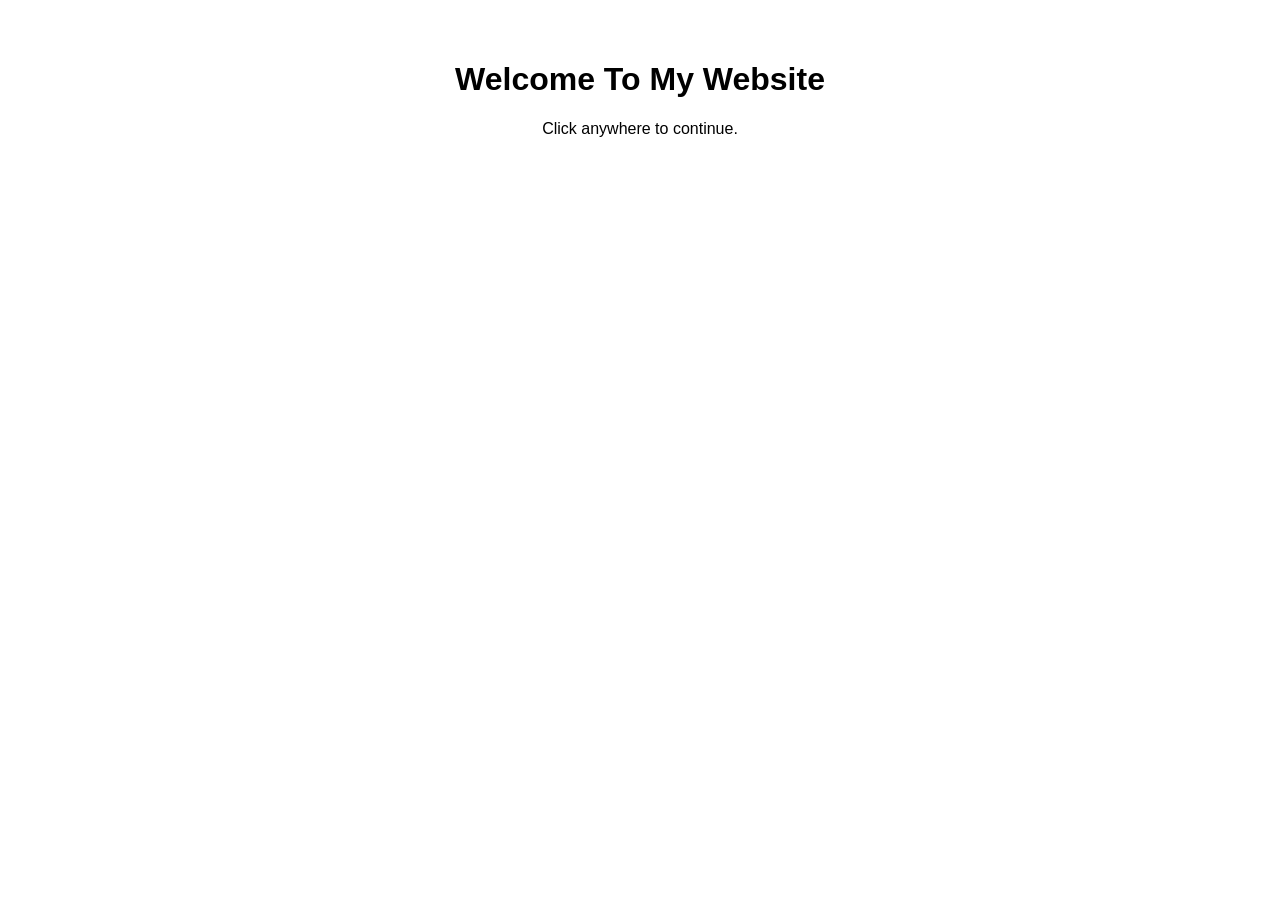
==== index.html @ 089f6e73 "Update index.html V 2" ====
<!DOCTYPE html>
<html>
<head>
<title>Totally Normal Site</title>

<style>
body {
  margin: 0;
  font-family: Arial, sans-serif;
  text-align: center;
}

/* Hide cursor when prank active */
.hide-cursor {
  cursor: none;
}

/* Page sections */
.section {
  display: none;
  padding: 40px;
}

.active {
  display: block;
}

/* Secret exit zone */
#exitZone {
  position: fixed;
  bottom: 0;
  right: 0;
  width: 80px;
  height: 80px;
  z-index: 999;
}

/* Make it invisible */
#exitZone {
  background: transparent;
}
</style>
</head>

<body>

<!-- NORMAL PAGE -->
<div id="home" class="section active">
  <h1>Welcome To My Website</h1>
  <p>Click anywhere to continue.</p>
</div>

<!-- PRANK PAGE -->
<div id="prank" class="section">

<h1 style="color:red;">YOUR PC HAS THE ID10T ERROR!</h1>
<h2 style="color:red;">HOW TO FIX:</h2>
<h3>Buy 100 Bags of Cheetos, eat them all, and seek mental help.</h3>

<p style="margin-top:100px;">(System Scan Running...)</p>

</div>

<!-- REVEAL PAGE -->
<div id="reveal" class="section">
  <h1 style="color:blue;">LOL THIS WAS A PRANK XD</h1>
  <p>You can leave fullscreen now.</p>
</div>

<!-- SECRET EXIT CLICK ZONE -->
<div id="exitZone" onclick="endPrank()"></div>

<script>

let prankTimer;

// Start prank on click
document.getElementById("home").addEventListener("click", startPrank);

function startPrank() {

  // Switch pages
  document.getElementById("home").classList.remove("active");
  document.getElementById("prank").classList.add("active");

  // Fullscreen
  document.documentElement.requestFullscreen();

  // Hide cursor
  document.body.classList.add("hide-cursor");

  // Auto end after 2 minutes (120000 ms)
  prankTimer = setTimeout(endPrank, 120000);
}

function endPrank() {

  clearTimeout(prankTimer);

  // Exit fullscreen
  if (document.fullscreenElement) {
    document.exitFullscreen();
  }

  // Show reveal page
  document.getElementById("prank").classList.remove("active");
  document.getElementById("reveal").classList.add("active");

  // Restore cursor
  document.body.classList.remove("hide-cursor");
}

</script>

</body>
</html>
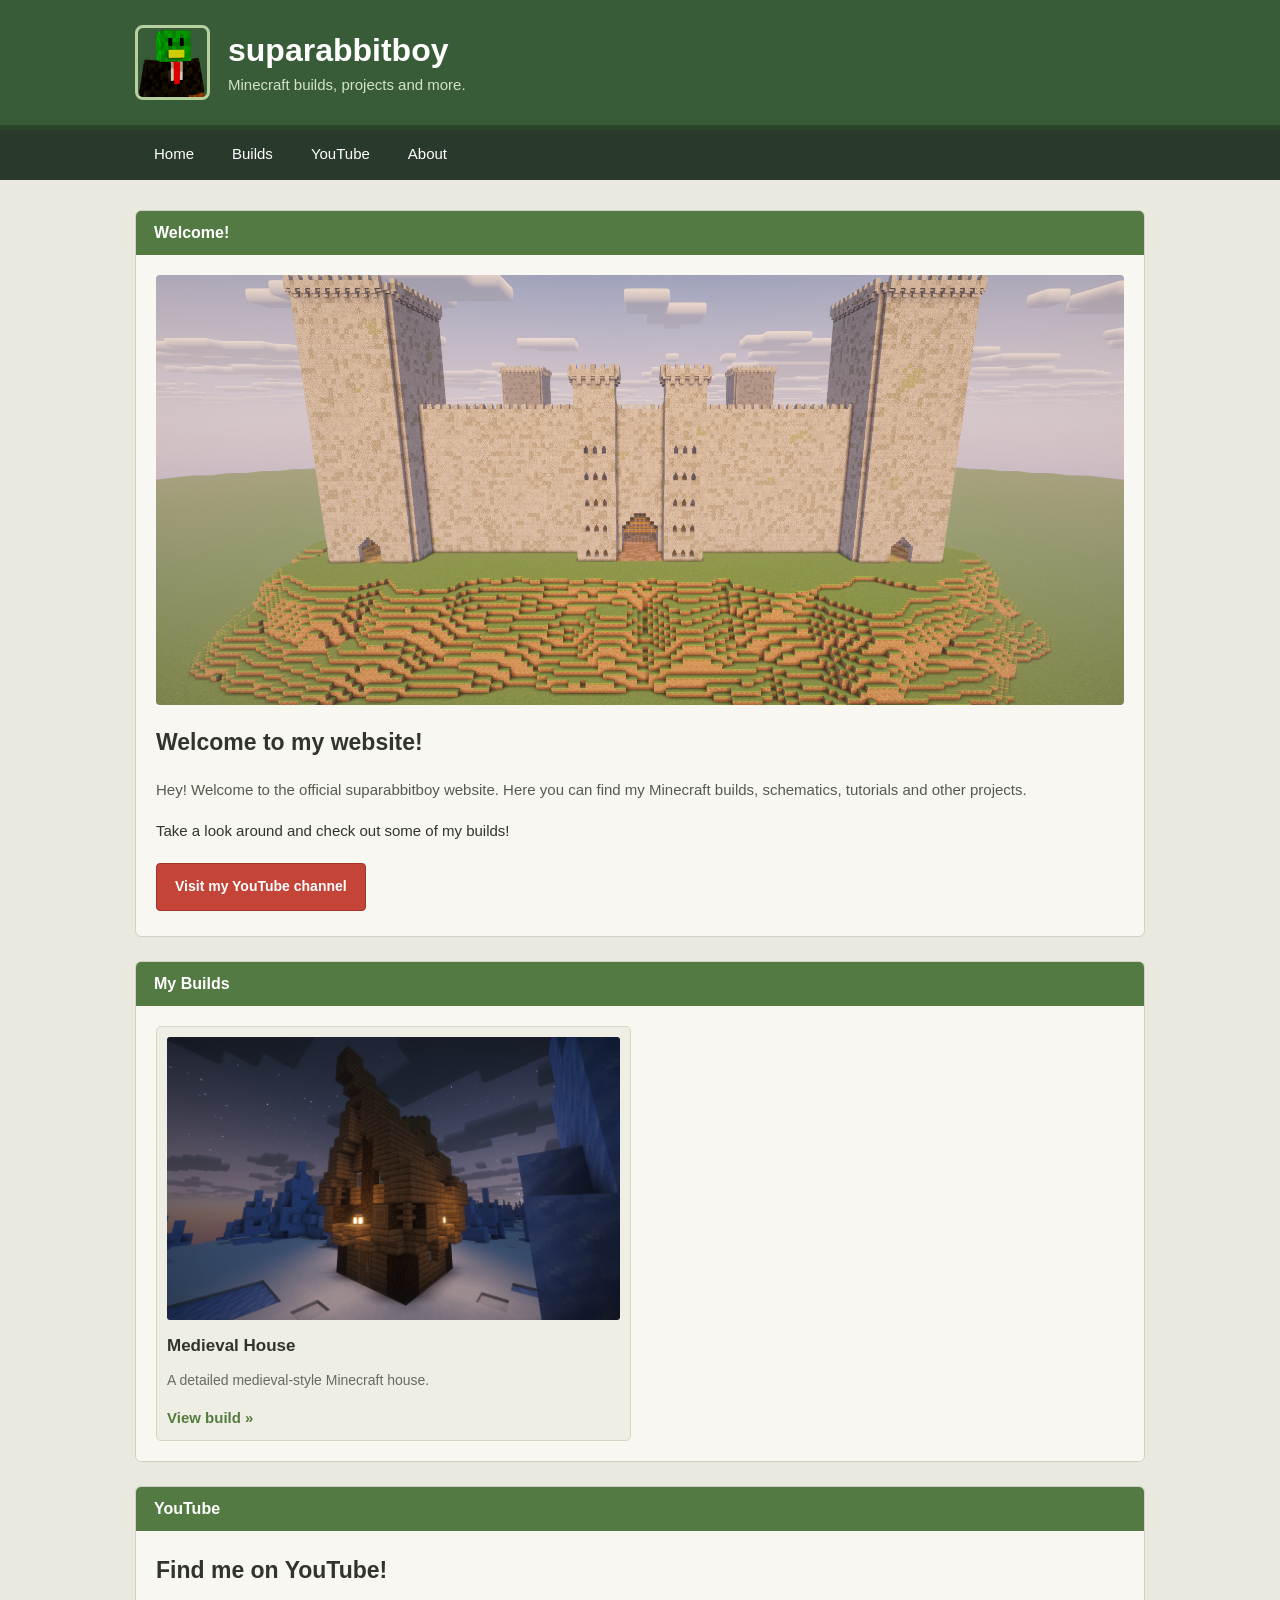
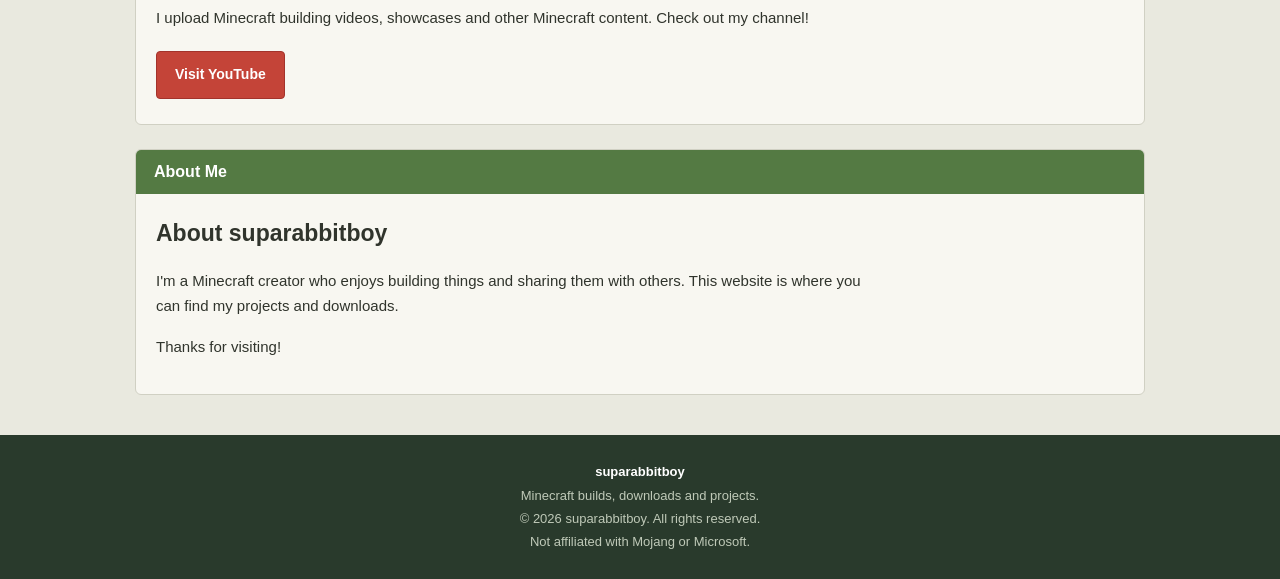
==== commit 2f1de881: "Build Minecraft portfolio website Replaced the prank page with a complete Minecraft portfolio, added" ====
--- a/index.html
+++ b/index.html
@@ -1,116 +1,398 @@
+
 <!DOCTYPE html>
-<html>
+<html lang="en">
 <head>
-<title>Totally Normal Site</title>
+<meta charset="UTF-8">
+<meta name="viewport" content="width=device-width, initial-scale=1.0">
+<title>suparabbitboy | Minecraft Builds</title>
+<link rel="icon" type="image/png" href="images/profile.png">
 
 <style>
+* {
+    box-sizing: border-box;
+}
+
 body {
-  margin: 0;
-  font-family: Arial, sans-serif;
-  text-align: center;
-}
-
-/* Hide cursor when prank active */
-.hide-cursor {
-  cursor: none;
-}
-
-/* Page sections */
-.section {
-  display: none;
-  padding: 40px;
-}
-
-.active {
-  display: block;
-}
-
-/* Secret exit zone */
-#exitZone {
-  position: fixed;
-  bottom: 0;
-  right: 0;
-  width: 80px;
-  height: 80px;
-  z-index: 999;
-}
-
-/* Make it invisible */
-#exitZone {
-  background: transparent;
+    margin: 0;
+    background: #e9e9df;
+    color: #30342c;
+    font-family: Arial, Helvetica, sans-serif;
+    font-size: 15px;
+}
+
+a {
+    color: #547c3e;
+    text-decoration: none;
+}
+
+a:hover {
+    color: #83a95e;
+}
+
+/* HEADER */
+
+header {
+    background: #385c37;
+    color: white;
+    border-bottom: 5px solid #29462b;
+}
+
+.header-inner {
+    max-width: 1050px;
+    margin: auto;
+    padding: 25px 20px;
+    display: flex;
+    align-items: center;
+    gap: 18px;
+}
+
+.logo {
+    width: 75px;
+    height: 75px;
+    object-fit: cover;
+    border: 3px solid #b7d19e;
+    border-radius: 8px;
+}
+
+header h1 {
+    margin: 0;
+    font-size: 32px;
+}
+
+header p {
+    color: #d3e4c8;
+    margin: 7px 0 0;
+}
+
+/* NAVIGATION */
+
+nav {
+    background: #293a2c;
+}
+
+nav .inner {
+    max-width: 1050px;
+    margin: auto;
+    padding: 0 20px;
+    display: flex;
+    flex-wrap: wrap;
+}
+
+nav a {
+    color: white;
+    padding: 15px 19px;
+    display: block;
+    border-bottom: 3px solid transparent;
+}
+
+nav a:hover {
+    background: #3c5139;
+    color: white;
+    border-bottom-color: #a8ce7c;
+}
+
+/* MAIN LAYOUT */
+
+.container {
+    max-width: 1050px;
+    margin: 30px auto;
+    padding: 0 20px;
+}
+
+.panel {
+    background: #f8f7f1;
+    border: 1px solid #d0d0c3;
+    border-radius: 6px;
+    margin-bottom: 24px;
+    overflow: hidden;
+}
+
+.panel-title {
+    background: #547a43;
+    color: white;
+    padding: 13px 18px;
+    font-weight: bold;
+    font-size: 16px;
+}
+
+.panel-body {
+    padding: 20px;
+    line-height: 1.7;
+}
+
+h2 {
+    font-size: 23px;
+    margin: 0 0 12px;
+}
+
+h3 {
+    font-size: 17px;
+    margin: 0 0 8px;
+}
+
+/* FEATURED BUILD */
+
+.featured-image {
+    width: 100%;
+    max-height: 430px;
+    object-fit: cover;
+    display: block;
+    border-radius: 4px;
+    margin-bottom: 18px;
+}
+
+.featured-description {
+    color: #555a50;
+}
+
+/* BUILDS */
+
+.build-list {
+    display: grid;
+    grid-template-columns: repeat(2, 1fr);
+    gap: 18px;
+}
+
+.build {
+    background: #eeeee5;
+    border: 1px solid #d5d5c8;
+    border-radius: 5px;
+    padding: 10px;
+}
+
+.build img {
+    width: 100%;
+    aspect-ratio: 16 / 10;
+    object-fit: cover;
+    display: block;
+    border-radius: 3px;
+    margin-bottom: 12px;
+}
+
+.build p {
+    font-size: 14px;
+    color: #666b60;
+    margin: 5px 0 12px;
+}
+
+.build a {
+    font-weight: bold;
+}
+
+/* BUTTONS */
+
+.button {
+    display: inline-block;
+    background: #5b8842;
+    color: white;
+    padding: 11px 18px;
+    border-radius: 4px;
+    margin: 5px 5px 5px 0;
+    font-weight: bold;
+    font-size: 14px;
+    border: 1px solid #456c33;
+}
+
+.button:hover {
+    background: #466e35;
+    color: white;
+}
+
+.youtube {
+    background: #c44438;
+    border-color: #a3332b;
+}
+
+.youtube:hover {
+    background: #a5332b;
+}
+
+/* ABOUT */
+
+.about-text {
+    max-width: 750px;
+}
+
+/* FOOTER */
+
+footer {
+    background: #293a2c;
+    color: #bfc9b8;
+    text-align: center;
+    padding: 25px 15px;
+    margin-top: 40px;
+    font-size: 13px;
+    line-height: 1.8;
+}
+
+footer strong {
+    color: white;
+}
+
+@media (max-width: 650px) {
+    .header-inner {
+        padding: 20px;
+    }
+
+    header h1 {
+        font-size: 25px;
+    }
+
+    .logo {
+        width: 60px;
+        height: 60px;
+    }
+
+    nav a {
+        padding: 12px;
+        font-size: 13px;
+    }
+
+    .build-list {
+        grid-template-columns: 1fr;
+    }
+
+    .panel-body {
+        padding: 15px;
+    }
+
+    .button {
+        display: block;
+        text-align: center;
+    }
 }
 </style>
 </head>
 
 <body>
 
-<!-- NORMAL PAGE -->
-<div id="home" class="section active">
-  <h1>Welcome To My Website</h1>
-  <p>Click anywhere to continue.</p>
+<!-- HEADER -->
+<header>
+    <div class="header-inner">
+        <img class="logo" src="images/profile.png" alt="Profile">
+        <div>
+            <h1>suparabbitboy</h1>
+            <p>Minecraft builds, projects and more.</p>
+        </div>
+    </div>
+</header>
+
+<!-- NAVIGATION -->
+<nav>
+    <div class="inner">
+        <a href="index.html">Home</a>
+        <a href="#builds">Builds</a>
+        <a href="#youtube">YouTube</a>
+        <a href="#about">About</a>
+    </div>
+</nav>
+
+<div class="container">
+
+    <!-- WELCOME -->
+    <section class="panel">
+        <div class="panel-title">Welcome!</div>
+        <div class="panel-body">
+
+            <img class="featured-image"
+                 src="images/featured-build.png"
+                 alt="Featured Minecraft build">
+
+            <h2>Welcome to my website!</h2>
+
+            <p class="featured-description">
+                Hey! Welcome to the official suparabbitboy website.
+                Here you can find my Minecraft builds, schematics,
+                tutorials and other projects.
+            </p>
+
+            <p>
+                Take a look around and check out some of my builds!
+            </p>
+
+            <a class="button youtube"
+               href="https://www.youtube.com/@suparabbitboy"
+               target="_blank" rel="noopener noreferrer">
+                Visit my YouTube channel
+            </a>
+
+        </div>
+    </section>
+
+    <!-- BUILDS -->
+    <section class="panel" id="builds">
+        <div class="panel-title">My Builds</div>
+        <div class="panel-body">
+
+            <div class="build-list">
+
+                <div class="build">
+                    <img src="images/medieval-house.png"
+                         alt="Medieval house">
+
+                    <h3>Medieval House</h3>
+
+                    <p>
+                        A detailed medieval-style Minecraft house.
+                    </p>
+
+                    <a href="builds/medieval-house.html">
+                        View build &raquo;
+                    </a>
+                </div>
+            </div>
+
+        </div>
+    </section>
+
+    <!-- YOUTUBE -->
+    <section class="panel" id="youtube">
+        <div class="panel-title">YouTube</div>
+        <div class="panel-body">
+
+            <h2>Find me on YouTube!</h2>
+
+            <p>
+                I upload Minecraft building videos, showcases
+                and other Minecraft content. Check out my channel!
+            </p>
+
+            <a class="button youtube"
+               href="https://www.youtube.com/@suparabbitboy"
+               target="_blank" rel="noopener noreferrer">
+                Visit YouTube
+            </a>
+
+        </div>
+    </section>
+
+    <!-- ABOUT -->
+    <section class="panel" id="about">
+        <div class="panel-title">About Me</div>
+        <div class="panel-body about-text">
+
+            <h2>About suparabbitboy</h2>
+
+            <p>
+                I'm a Minecraft creator who enjoys building
+                things and sharing them with others.
+                This website is where you can find my
+                projects and downloads.
+            </p>
+
+            <p>Thanks for visiting!</p>
+
+        </div>
+    </section>
+
 </div>
 
-<!-- PRANK PAGE -->
-<div id="prank" class="section">
-
-<h1 style="color:red;">YOUR PC HAS THE ID10T ERROR!</h1>
-<h2 style="color:red;">HOW TO FIX:</h2>
-<h3>Buy 100 Bags of Cheetos, eat them all, and seek mental help.</h3>
-
-<p style="margin-top:100px;">(System Scan Running...)</p>
-
-</div>
-
-<!-- REVEAL PAGE -->
-<div id="reveal" class="section">
-  <h1 style="color:blue;">LOL THIS WAS A PRANK XD</h1>
-  <p>You can leave fullscreen now.</p>
-</div>
-
-<!-- SECRET EXIT CLICK ZONE -->
-<div id="exitZone" onclick="endPrank()"></div>
-
-<script>
-
-let prankTimer;
-
-// Start prank on click
-document.getElementById("home").addEventListener("click", startPrank);
-
-function startPrank() {
-
-  // Switch pages
-  document.getElementById("home").classList.remove("active");
-  document.getElementById("prank").classList.add("active");
-
-  // Fullscreen
-  document.documentElement.requestFullscreen();
-
-  // Hide cursor
-  document.body.classList.add("hide-cursor");
-
-  // Auto end after 2 minutes (120000 ms)
-  prankTimer = setTimeout(endPrank, 120000);
-}
-
-function endPrank() {
-
-  clearTimeout(prankTimer);
-
-  // Exit fullscreen
-  if (document.fullscreenElement) {
-    document.exitFullscreen();
-  }
-
-  // Show reveal page
-  document.getElementById("prank").classList.remove("active");
-  document.getElementById("reveal").classList.add("active");
-
-  // Restore cursor
-  document.body.classList.remove("hide-cursor");
-}
-
-</script>
+<footer>
+    <strong>suparabbitboy</strong><br>
+    Minecraft builds, downloads and projects.<br>
+    &copy; 2026 suparabbitboy. All rights reserved.<br>
+    Not affiliated with Mojang or Microsoft.
+</footer>
 
 </body>
 </html>
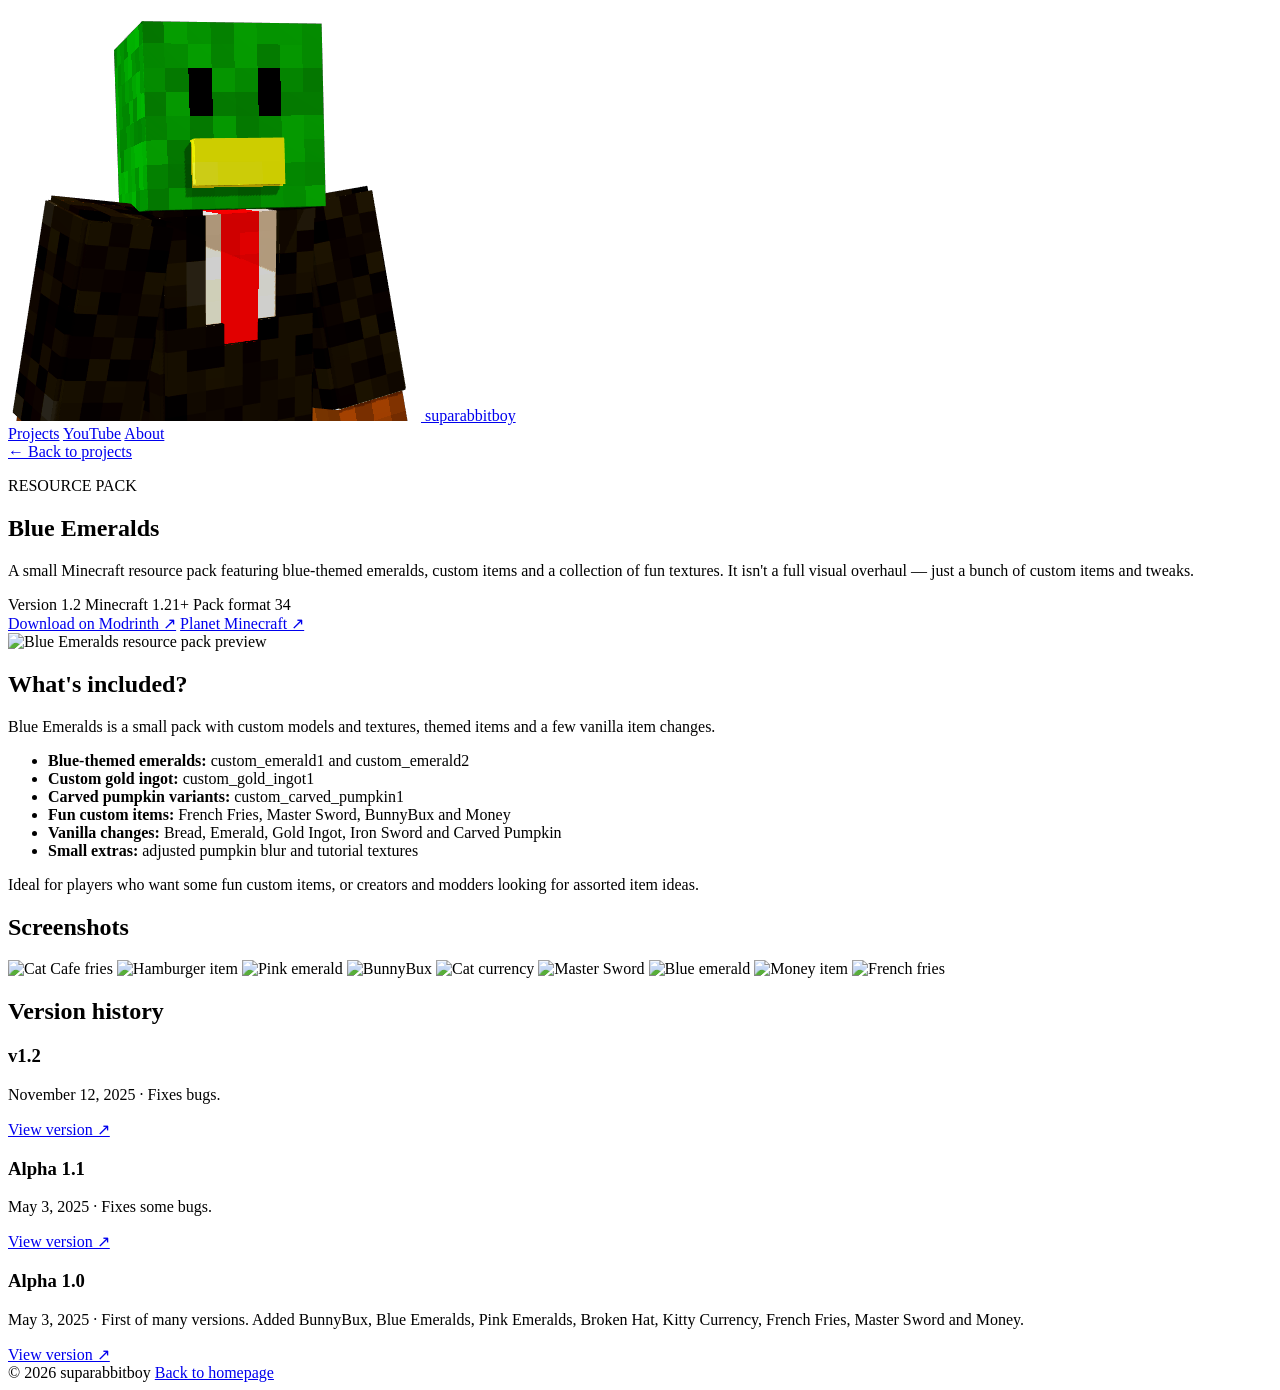
==== commit 028215e5: "Redesign Minecraft project website Modernize the homepage, add shared site styles, and introduce a d" ====
--- a/index.html
+++ b/index.html
@@ -1,398 +1,97 @@
-
 <!DOCTYPE html>
 <html lang="en">
 <head>
-<meta charset="UTF-8">
-<meta name="viewport" content="width=device-width, initial-scale=1.0">
-<title>suparabbitboy | Minecraft Builds</title>
-<link rel="icon" type="image/png" href="images/profile.png">
+  <meta charset="UTF-8">
+  <meta name="viewport" content="width=device-width, initial-scale=1.0">
+  <title>Blue Emeralds | suparabbitboy</title>
+  <link rel="icon" type="image/png" href="../images/profile.png">
+  <link rel="stylesheet" href="../style.css">
+</head>
+<body>
+  <header class="site-header">
+    <a class="brand" href="../index.html">
+      <img src="../images/profile.png" alt="" class="brand-icon">
+      <span>suparabbitboy</span>
+    </a>
+    <nav aria-label="Main navigation">
+      <a href="../index.html#projects">Projects</a>
+      <a href="../index.html#youtube">YouTube</a>
+      <a href="../index.html#about">About</a>
+    </nav>
+  </header>
 
-<style>
-* {
-    box-sizing: border-box;
-}
-
-body {
-    margin: 0;
-    background: #e9e9df;
-    color: #30342c;
-    font-family: Arial, Helvetica, sans-serif;
-    font-size: 15px;
-}
-
-a {
-    color: #547c3e;
-    text-decoration: none;
-}
-
-a:hover {
-    color: #83a95e;
-}
-
-/* HEADER */
-
-header {
-    background: #385c37;
-    color: white;
-    border-bottom: 5px solid #29462b;
-}
-
-.header-inner {
-    max-width: 1050px;
-    margin: auto;
-    padding: 25px 20px;
-    display: flex;
-    align-items: center;
-    gap: 18px;
-}
-
-.logo {
-    width: 75px;
-    height: 75px;
-    object-fit: cover;
-    border: 3px solid #b7d19e;
-    border-radius: 8px;
-}
-
-header h1 {
-    margin: 0;
-    font-size: 32px;
-}
-
-header p {
-    color: #d3e4c8;
-    margin: 7px 0 0;
-}
-
-/* NAVIGATION */
-
-nav {
-    background: #293a2c;
-}
-
-nav .inner {
-    max-width: 1050px;
-    margin: auto;
-    padding: 0 20px;
-    display: flex;
-    flex-wrap: wrap;
-}
-
-nav a {
-    color: white;
-    padding: 15px 19px;
-    display: block;
-    border-bottom: 3px solid transparent;
-}
-
-nav a:hover {
-    background: #3c5139;
-    color: white;
-    border-bottom-color: #a8ce7c;
-}
-
-/* MAIN LAYOUT */
-
-.container {
-    max-width: 1050px;
-    margin: 30px auto;
-    padding: 0 20px;
-}
-
-.panel {
-    background: #f8f7f1;
-    border: 1px solid #d0d0c3;
-    border-radius: 6px;
-    margin-bottom: 24px;
-    overflow: hidden;
-}
-
-.panel-title {
-    background: #547a43;
-    color: white;
-    padding: 13px 18px;
-    font-weight: bold;
-    font-size: 16px;
-}
-
-.panel-body {
-    padding: 20px;
-    line-height: 1.7;
-}
-
-h2 {
-    font-size: 23px;
-    margin: 0 0 12px;
-}
-
-h3 {
-    font-size: 17px;
-    margin: 0 0 8px;
-}
-
-/* FEATURED BUILD */
-
-.featured-image {
-    width: 100%;
-    max-height: 430px;
-    object-fit: cover;
-    display: block;
-    border-radius: 4px;
-    margin-bottom: 18px;
-}
-
-.featured-description {
-    color: #555a50;
-}
-
-/* BUILDS */
-
-.build-list {
-    display: grid;
-    grid-template-columns: repeat(2, 1fr);
-    gap: 18px;
-}
-
-.build {
-    background: #eeeee5;
-    border: 1px solid #d5d5c8;
-    border-radius: 5px;
-    padding: 10px;
-}
-
-.build img {
-    width: 100%;
-    aspect-ratio: 16 / 10;
-    object-fit: cover;
-    display: block;
-    border-radius: 3px;
-    margin-bottom: 12px;
-}
-
-.build p {
-    font-size: 14px;
-    color: #666b60;
-    margin: 5px 0 12px;
-}
-
-.build a {
-    font-weight: bold;
-}
-
-/* BUTTONS */
-
-.button {
-    display: inline-block;
-    background: #5b8842;
-    color: white;
-    padding: 11px 18px;
-    border-radius: 4px;
-    margin: 5px 5px 5px 0;
-    font-weight: bold;
-    font-size: 14px;
-    border: 1px solid #456c33;
-}
-
-.button:hover {
-    background: #466e35;
-    color: white;
-}
-
-.youtube {
-    background: #c44438;
-    border-color: #a3332b;
-}
-
-.youtube:hover {
-    background: #a5332b;
-}
-
-/* ABOUT */
-
-.about-text {
-    max-width: 750px;
-}
-
-/* FOOTER */
-
-footer {
-    background: #293a2c;
-    color: #bfc9b8;
-    text-align: center;
-    padding: 25px 15px;
-    margin-top: 40px;
-    font-size: 13px;
-    line-height: 1.8;
-}
-
-footer strong {
-    color: white;
-}
-
-@media (max-width: 650px) {
-    .header-inner {
-        padding: 20px;
-    }
-
-    header h1 {
-        font-size: 25px;
-    }
-
-    .logo {
-        width: 60px;
-        height: 60px;
-    }
-
-    nav a {
-        padding: 12px;
-        font-size: 13px;
-    }
-
-    .build-list {
-        grid-template-columns: 1fr;
-    }
-
-    .panel-body {
-        padding: 15px;
-    }
-
-    .button {
-        display: block;
-        text-align: center;
-    }
-}
-</style>
-</head>
-
-<body>
-
-<!-- HEADER -->
-<header>
-    <div class="header-inner">
-        <img class="logo" src="images/profile.png" alt="Profile">
-        <div>
-            <h1>suparabbitboy</h1>
-            <p>Minecraft builds, projects and more.</p>
+  <main class="page-main">
+    <a class="back-link" href="../index.html#projects">← Back to projects</a>
+    <section class="project-hero">
+      <div>
+        <p class="eyebrow">RESOURCE PACK</p>
+        <h1>Blue Emeralds</h1>
+        <p>A small Minecraft resource pack featuring blue-themed emeralds, custom items and a collection of fun textures. It isn't a full visual overhaul — just a bunch of custom items and tweaks.</p>
+        <div class="meta-row">
+          <span class="pill">Version 1.2</span>
+          <span class="pill">Minecraft 1.21+</span>
+          <span class="pill">Pack format 34</span>
         </div>
-    </div>
-</header>
-
-<!-- NAVIGATION -->
-<nav>
-    <div class="inner">
-        <a href="index.html">Home</a>
-        <a href="#builds">Builds</a>
-        <a href="#youtube">YouTube</a>
-        <a href="#about">About</a>
-    </div>
-</nav>
-
-<div class="container">
-
-    <!-- WELCOME -->
-    <section class="panel">
-        <div class="panel-title">Welcome!</div>
-        <div class="panel-body">
-
-            <img class="featured-image"
-                 src="images/featured-build.png"
-                 alt="Featured Minecraft build">
-
-            <h2>Welcome to my website!</h2>
-
-            <p class="featured-description">
-                Hey! Welcome to the official suparabbitboy website.
-                Here you can find my Minecraft builds, schematics,
-                tutorials and other projects.
-            </p>
-
-            <p>
-                Take a look around and check out some of my builds!
-            </p>
-
-            <a class="button youtube"
-               href="https://www.youtube.com/@suparabbitboy"
-               target="_blank" rel="noopener noreferrer">
-                Visit my YouTube channel
-            </a>
-
+        <div class="project-links">
+          <a class="button" href="https://modrinth.com/resourcepack/blue-emeralds/versions" target="_blank" rel="noopener">Download on Modrinth ↗</a>
+          <a class="button secondary" href="https://www.planetminecraft.com/texture-pack/blue-emeralds-6486419/" target="_blank" rel="noopener">Planet Minecraft ↗</a>
         </div>
+      </div>
+      <img class="project-cover" src="../images/blue-emeralds/BE-main.png" alt="Blue Emeralds resource pack preview">
     </section>
 
-    <!-- BUILDS -->
-    <section class="panel" id="builds">
-        <div class="panel-title">My Builds</div>
-        <div class="panel-body">
-
-            <div class="build-list">
-
-                <div class="build">
-                    <img src="images/medieval-house.png"
-                         alt="Medieval house">
-
-                    <h3>Medieval House</h3>
-
-                    <p>
-                        A detailed medieval-style Minecraft house.
-                    </p>
-
-                    <a href="builds/medieval-house.html">
-                        View build &raquo;
-                    </a>
-                </div>
-            </div>
-
-        </div>
+    <section class="content-panel">
+      <h2>What's included?</h2>
+      <p>Blue Emeralds is a small pack with custom models and textures, themed items and a few vanilla item changes.</p>
+      <ul class="feature-list">
+        <li><strong>Blue-themed emeralds:</strong> custom_emerald1 and custom_emerald2</li>
+        <li><strong>Custom gold ingot:</strong> custom_gold_ingot1</li>
+        <li><strong>Carved pumpkin variants:</strong> custom_carved_pumpkin1</li>
+        <li><strong>Fun custom items:</strong> French Fries, Master Sword, BunnyBux and Money</li>
+        <li><strong>Vanilla changes:</strong> Bread, Emerald, Gold Ingot, Iron Sword and Carved Pumpkin</li>
+        <li><strong>Small extras:</strong> adjusted pumpkin blur and tutorial textures</li>
+      </ul>
+      <p class="note">Ideal for players who want some fun custom items, or creators and modders looking for assorted item ideas.</p>
     </section>
 
-    <!-- YOUTUBE -->
-    <section class="panel" id="youtube">
-        <div class="panel-title">YouTube</div>
-        <div class="panel-body">
-
-            <h2>Find me on YouTube!</h2>
-
-            <p>
-                I upload Minecraft building videos, showcases
-                and other Minecraft content. Check out my channel!
-            </p>
-
-            <a class="button youtube"
-               href="https://www.youtube.com/@suparabbitboy"
-               target="_blank" rel="noopener noreferrer">
-                Visit YouTube
-            </a>
-
-        </div>
+    <section class="content-panel">
+      <h2>Screenshots</h2>
+      <div class="gallery">
+        <img src="../images/blue-emeralds/BE-CatCafe_Fries.png" alt="Cat Cafe fries">
+        <img src="../images/blue-emeralds/BE-Hamburger.png" alt="Hamburger item">
+        <img src="../images/blue-emeralds/BE-Pink_Emerald.png" alt="Pink emerald">
+        <img src="../images/blue-emeralds/BE-Bunny-Bux.png" alt="BunnyBux">
+        <img src="../images/blue-emeralds/BE-Cat_Currency.png" alt="Cat currency">
+        <img src="../images/blue-emeralds/BE-Master_Sword.png" alt="Master Sword">
+        <img src="../images/blue-emeralds/BE-Blue_Emerald.png" alt="Blue emerald">
+        <img src="../images/blue-emeralds/BE-Money.png" alt="Money item">
+        <img src="../images/blue-emeralds/BE-fries.png" alt="French fries">
+      </div>
     </section>
 
-    <!-- ABOUT -->
-    <section class="panel" id="about">
-        <div class="panel-title">About Me</div>
-        <div class="panel-body about-text">
+    <section class="content-panel">
+      <h2>Version history</h2>
+      <div class="version">
+        <h3>v1.2</h3>
+        <p>November 12, 2025 · Fixes bugs.</p>
+        <a href="https://modrinth.com/resourcepack/blue-emeralds/version/1.2" target="_blank" rel="noopener">View version ↗</a>
+      </div>
+      <div class="version">
+        <h3>Alpha 1.1</h3>
+        <p>May 3, 2025 · Fixes some bugs.</p>
+        <a href="https://modrinth.com/resourcepack/blue-emeralds/version/1.1" target="_blank" rel="noopener">View version ↗</a>
+      </div>
+      <div class="version">
+        <h3>Alpha 1.0</h3>
+        <p>May 3, 2025 · First of many versions. Added BunnyBux, Blue Emeralds, Pink Emeralds, Broken Hat, Kitty Currency, French Fries, Master Sword and Money.</p>
+        <a href="https://modrinth.com/resourcepack/blue-emeralds/version/1.0" target="_blank" rel="noopener">View version ↗</a>
+      </div>
+    </section>
+  </main>
 
-            <h2>About suparabbitboy</h2>
-
-            <p>
-                I'm a Minecraft creator who enjoys building
-                things and sharing them with others.
-                This website is where you can find my
-                projects and downloads.
-            </p>
-
-            <p>Thanks for visiting!</p>
-
-        </div>
-    </section>
-
-</div>
-
-<footer>
-    <strong>suparabbitboy</strong><br>
-    Minecraft builds, downloads and projects.<br>
-    &copy; 2026 suparabbitboy. All rights reserved.<br>
-    Not affiliated with Mojang or Microsoft.
-</footer>
-
+  <footer class="site-footer">
+    <span>© 2026 suparabbitboy</span>
+    <a href="../index.html">Back to homepage</a>
+  </footer>
 </body>
 </html>
--- a/style.css
+++ b/style.css
@@ -0,0 +1,49 @@
+SUPARABBITBOY WEBSITE
+
+FILE STRUCTURE
+---------------
+index.html
+    The main website. All project categories are shown here.
+
+style.css
+    Shared styling used by the homepage and project detail pages.
+
+resource-packs/blue-emeralds.html
+    Detailed page for the Blue Emeralds resource pack.
+
+images/profile.png
+    Profile image and favicon.
+
+images/featured-build.png
+    Image shown in the homepage hero section.
+
+images/blue-emeralds/
+    Put all Blue Emeralds screenshots in this folder.
+
+downloads/
+    Put downloadable project files here when you add them.
+
+IMAGES TO ADD
+-------------
+images/profile.png
+images/featured-build.png
+images/blue-emeralds/BE-main.png
+images/blue-emeralds/BE-CatCafe_Fries.png
+images/blue-emeralds/BE-Hamburger.png
+images/blue-emeralds/BE-Pink_Emerald.png
+images/blue-emeralds/BE-Bunny-Bux.png
+images/blue-emeralds/BE-Cat_Currency.png
+images/blue-emeralds/BE-Master_Sword.png
+images/blue-emeralds/BE-Blue_Emerald.png
+images/blue-emeralds/BE-Money.png
+images/blue-emeralds/BE-fries.png
+
+NOTES
+-----
+- The project categories (Builds, Resource Packs, Datapacks, Mods, Modpacks and Other)
+  are all displayed on index.html. There are no separate category pages.
+- Individual project detail pages can be placed inside their matching folders.
+- The Blue Emeralds page uses ../style.css and ../images/... because it is one folder
+  below the website root.
+- Update the YouTube link in index.html if your channel URL changes.
+- The image files are not included in this ZIP; add your own images using the filenames above.
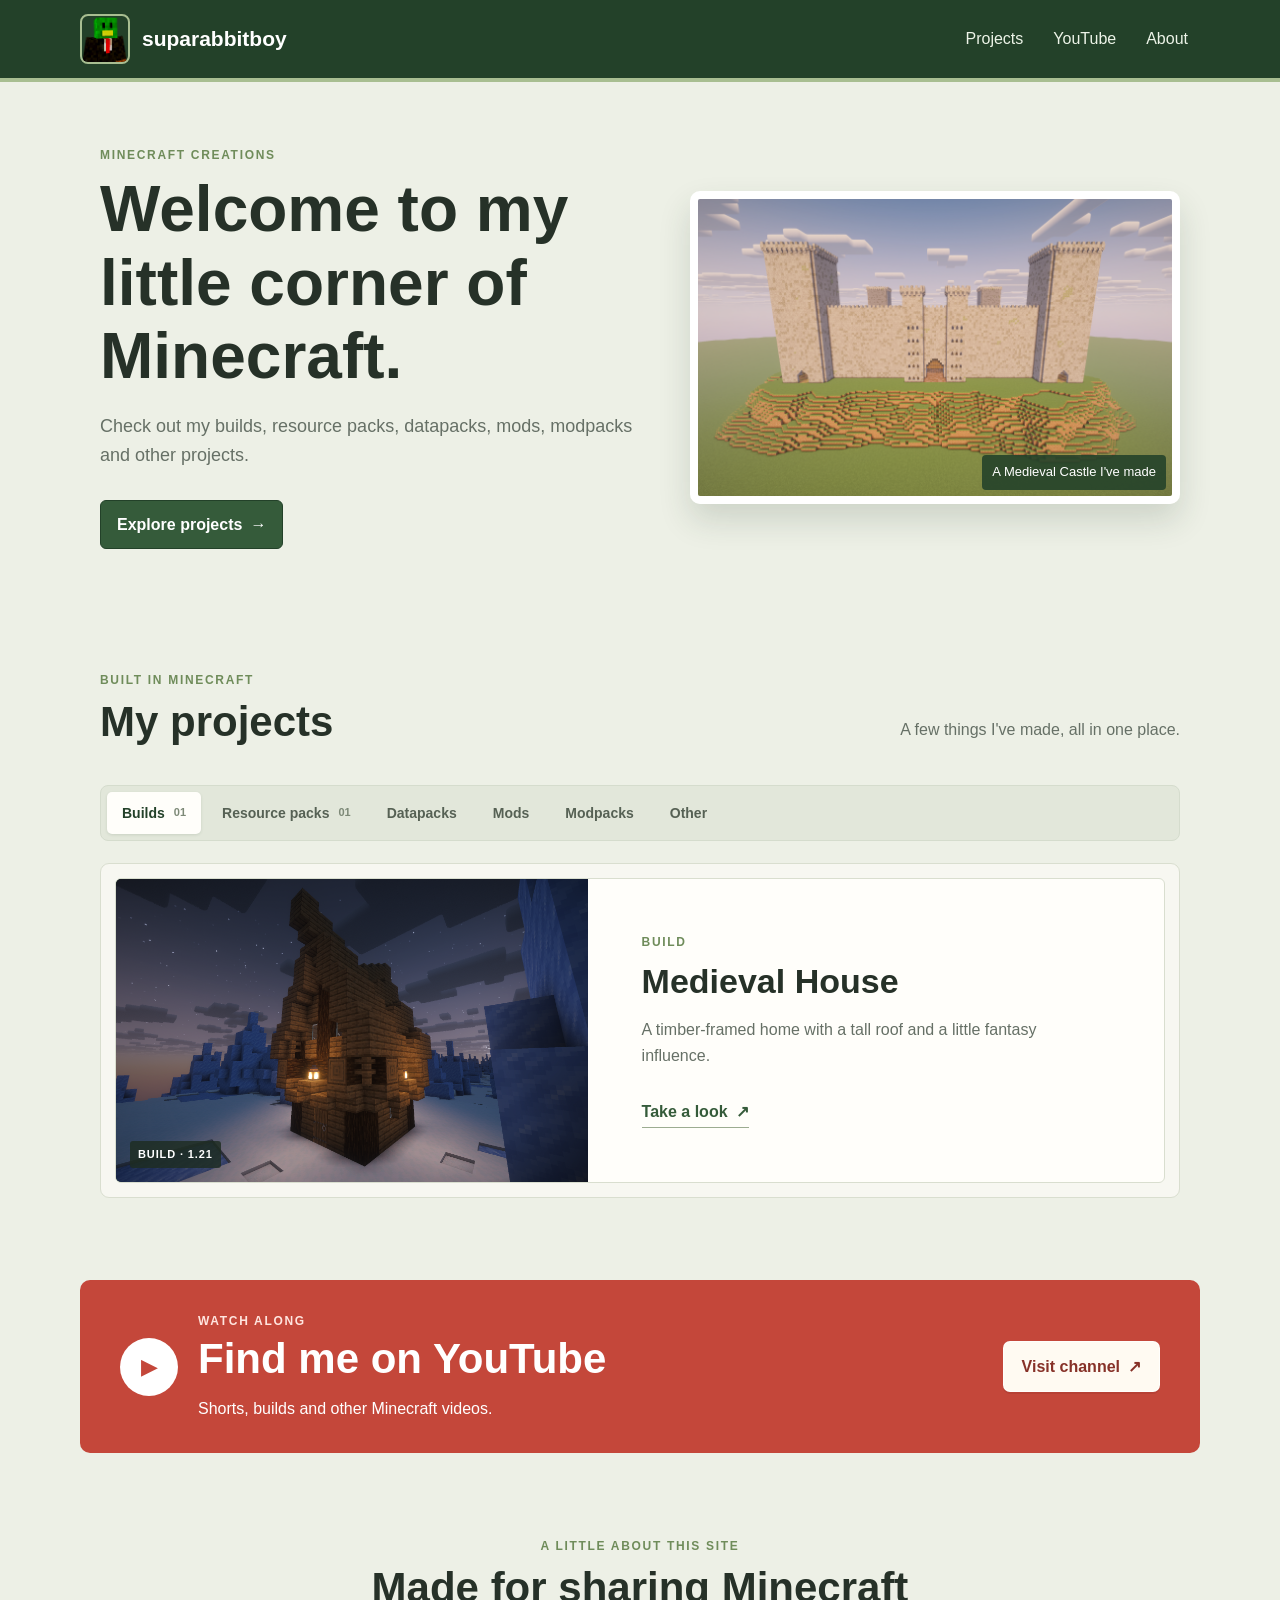
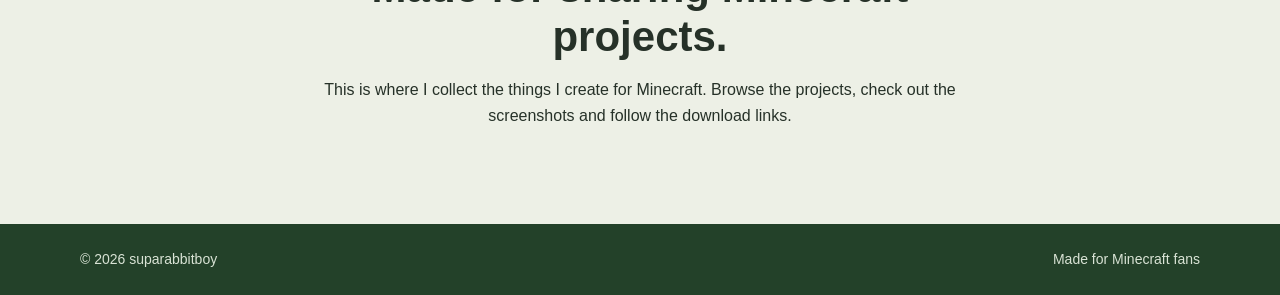
==== commit 1a427691: "Redesign website and add Medieval House Replaced legacy inline styles with a shared responsive theme" ====
--- a/index.html
+++ b/index.html
@@ -3,95 +3,154 @@
 <head>
   <meta charset="UTF-8">
   <meta name="viewport" content="width=device-width, initial-scale=1.0">
-  <title>Blue Emeralds | suparabbitboy</title>
-  <link rel="icon" type="image/png" href="../images/profile.png">
-  <link rel="stylesheet" href="../style.css">
+  <title>suparabbitboy | Minecraft Projects</title>
+  <link rel="icon" type="image/png" href="images/profile.png">
+  <link rel="stylesheet" href="style.css">
 </head>
 <body>
   <header class="site-header">
-    <a class="brand" href="../index.html">
-      <img src="../images/profile.png" alt="" class="brand-icon">
+    <a class="brand" href="index.html">
+      <img src="images/profile.png" alt="" class="brand-icon">
       <span>suparabbitboy</span>
     </a>
     <nav aria-label="Main navigation">
-      <a href="../index.html#projects">Projects</a>
-      <a href="../index.html#youtube">YouTube</a>
-      <a href="../index.html#about">About</a>
+      <a href="#projects">Projects</a>
+      <a href="#youtube">YouTube</a>
+      <a href="#about">About</a>
     </nav>
   </header>
 
-  <main class="page-main">
-    <a class="back-link" href="../index.html#projects">← Back to projects</a>
-    <section class="project-hero">
-      <div>
-        <p class="eyebrow">RESOURCE PACK</p>
-        <h1>Blue Emeralds</h1>
-        <p>A small Minecraft resource pack featuring blue-themed emeralds, custom items and a collection of fun textures. It isn't a full visual overhaul — just a bunch of custom items and tweaks.</p>
-        <div class="meta-row">
-          <span class="pill">Version 1.2</span>
-          <span class="pill">Minecraft 1.21+</span>
-          <span class="pill">Pack format 34</span>
-        </div>
-        <div class="project-links">
-          <a class="button" href="https://modrinth.com/resourcepack/blue-emeralds/versions" target="_blank" rel="noopener">Download on Modrinth ↗</a>
-          <a class="button secondary" href="https://www.planetminecraft.com/texture-pack/blue-emeralds-6486419/" target="_blank" rel="noopener">Planet Minecraft ↗</a>
-        </div>
+  <main>
+    <section class="hero">
+      <div class="hero-copy">
+        <p class="eyebrow">MINECRAFT CREATIONS</p>
+        <h1>Welcome to my little corner of Minecraft.</h1>
+        <p>Check out my builds, resource packs, datapacks, mods, modpacks and other projects.</p>
+        <a class="button" href="#projects">Explore projects <span aria-hidden="true">→</span></a>
       </div>
-      <img class="project-cover" src="../images/blue-emeralds/BE-main.png" alt="Blue Emeralds resource pack preview">
-    </section>
-
-    <section class="content-panel">
-      <h2>What's included?</h2>
-      <p>Blue Emeralds is a small pack with custom models and textures, themed items and a few vanilla item changes.</p>
-      <ul class="feature-list">
-        <li><strong>Blue-themed emeralds:</strong> custom_emerald1 and custom_emerald2</li>
-        <li><strong>Custom gold ingot:</strong> custom_gold_ingot1</li>
-        <li><strong>Carved pumpkin variants:</strong> custom_carved_pumpkin1</li>
-        <li><strong>Fun custom items:</strong> French Fries, Master Sword, BunnyBux and Money</li>
-        <li><strong>Vanilla changes:</strong> Bread, Emerald, Gold Ingot, Iron Sword and Carved Pumpkin</li>
-        <li><strong>Small extras:</strong> adjusted pumpkin blur and tutorial textures</li>
-      </ul>
-      <p class="note">Ideal for players who want some fun custom items, or creators and modders looking for assorted item ideas.</p>
-    </section>
-
-    <section class="content-panel">
-      <h2>Screenshots</h2>
-      <div class="gallery">
-        <img src="../images/blue-emeralds/BE-CatCafe_Fries.png" alt="Cat Cafe fries">
-        <img src="../images/blue-emeralds/BE-Hamburger.png" alt="Hamburger item">
-        <img src="../images/blue-emeralds/BE-Pink_Emerald.png" alt="Pink emerald">
-        <img src="../images/blue-emeralds/BE-Bunny-Bux.png" alt="BunnyBux">
-        <img src="../images/blue-emeralds/BE-Cat_Currency.png" alt="Cat currency">
-        <img src="../images/blue-emeralds/BE-Master_Sword.png" alt="Master Sword">
-        <img src="../images/blue-emeralds/BE-Blue_Emerald.png" alt="Blue emerald">
-        <img src="../images/blue-emeralds/BE-Money.png" alt="Money item">
-        <img src="../images/blue-emeralds/BE-fries.png" alt="French fries">
+      <div class="hero-art">
+        <img src="images/featured-build.png" alt="Featured Minecraft build">
+        <span class="image-caption">A Medieval Castle I've made</span>
       </div>
     </section>
 
-    <section class="content-panel">
-      <h2>Version history</h2>
-      <div class="version">
-        <h3>v1.2</h3>
-        <p>November 12, 2025 · Fixes bugs.</p>
-        <a href="https://modrinth.com/resourcepack/blue-emeralds/version/1.2" target="_blank" rel="noopener">View version ↗</a>
+    <section class="section" id="projects">
+      <div class="section-heading">
+        <div>
+          <p class="eyebrow">BUILT IN MINECRAFT</p>
+          <h2>My projects</h2>
+        </div>
+        <p class="section-note">A few things I've made, all in one place.</p>
       </div>
-      <div class="version">
-        <h3>Alpha 1.1</h3>
-        <p>May 3, 2025 · Fixes some bugs.</p>
-        <a href="https://modrinth.com/resourcepack/blue-emeralds/version/1.1" target="_blank" rel="noopener">View version ↗</a>
+
+      <div class="project-tabs" role="tablist" aria-label="Project categories">
+        <button class="project-tab" id="tab-builds" type="button" role="tab" aria-selected="true" aria-controls="panel-builds">Builds <span>01</span></button>
+        <button class="project-tab" id="tab-packs" type="button" role="tab" aria-selected="false" aria-controls="panel-packs" tabindex="-1">Resource packs <span>01</span></button>
+        <button class="project-tab" id="tab-datapacks" type="button" role="tab" aria-selected="false" aria-controls="panel-datapacks" tabindex="-1">Datapacks</button>
+        <button class="project-tab" id="tab-mods" type="button" role="tab" aria-selected="false" aria-controls="panel-mods" tabindex="-1">Mods</button>
+        <button class="project-tab" id="tab-modpacks" type="button" role="tab" aria-selected="false" aria-controls="panel-modpacks" tabindex="-1">Modpacks</button>
+        <button class="project-tab" id="tab-other" type="button" role="tab" aria-selected="false" aria-controls="panel-other" tabindex="-1">Other</button>
       </div>
-      <div class="version">
-        <h3>Alpha 1.0</h3>
-        <p>May 3, 2025 · First of many versions. Added BunnyBux, Blue Emeralds, Pink Emeralds, Broken Hat, Kitty Currency, French Fries, Master Sword and Money.</p>
-        <a href="https://modrinth.com/resourcepack/blue-emeralds/version/1.0" target="_blank" rel="noopener">View version ↗</a>
+
+      <div class="project-panels">
+        <div class="project-panel" id="panel-builds" role="tabpanel" aria-labelledby="tab-builds" tabindex="0">
+          <article class="project-card">
+            <a class="project-art project-art-build" href="builds/medieval-house.html" aria-label="View Medieval House build">
+              <img src="images/medieval-house.png" alt="Medieval Minecraft house">
+              <span>BUILD · 1.21</span>
+            </a>
+            <div class="project-card-copy">
+              <p class="eyebrow">BUILD</p>
+              <h3><a href="builds/medieval-house.html">Medieval House</a></h3>
+              <p>A timber-framed home with a tall roof and a little fantasy influence.</p>
+              <a class="project-card-link" href="builds/medieval-house.html">Take a look <span aria-hidden="true">↗</span></a>
+            </div>
+          </article>
+        </div>
+
+        <div class="project-panel" id="panel-packs" role="tabpanel" aria-labelledby="tab-packs" tabindex="0" hidden>
+          <article class="project-card">
+            <a class="project-art project-art-emerald" href="resource-packs/blue-emeralds.html" aria-label="View Blue Emeralds resource pack">
+              <span class="emerald-mark" aria-hidden="true">◆</span>
+              <span>RESOURCE PACK</span>
+            </a>
+            <div class="project-card-copy">
+              <p class="eyebrow">RESOURCE PACK</p>
+              <h3><a href="resource-packs/blue-emeralds.html">Blue Emeralds</a></h3>
+              <p>Emeralds in blue, plus a handful of custom items and other small changes.</p>
+              <a class="project-card-link" href="resource-packs/blue-emeralds.html">See what's inside <span aria-hidden="true">↗</span></a>
+            </div>
+          </article>
+        </div>
+
+        <div class="project-panel empty-panel" id="panel-datapacks" role="tabpanel" aria-labelledby="tab-datapacks" tabindex="0" hidden>
+          <h3>Datapacks</h3>
+          <p>No datapacks here just yet. I'm still working on things to share.</p>
+        </div>
+        <div class="project-panel empty-panel" id="panel-mods" role="tabpanel" aria-labelledby="tab-mods" tabindex="0" hidden>
+          <h3>Mods</h3>
+          <p>No mods to show yet. Check back when I've made something worth sharing.</p>
+        </div>
+        <div class="project-panel empty-panel" id="panel-modpacks" role="tabpanel" aria-labelledby="tab-modpacks" tabindex="0" hidden>
+          <h3>Modpacks</h3>
+          <p>No modpacks here for now. This space is ready for a future project.</p>
+        </div>
+        <div class="project-panel empty-panel" id="panel-other" role="tabpanel" aria-labelledby="tab-other" tabindex="0" hidden>
+          <h3>Other projects</h3>
+          <p>Nothing else to share right now, but there's room for more.</p>
+        </div>
       </div>
+    </section>
+
+    <section class="youtube-panel" id="youtube">
+      <div class="youtube-mark">▶</div>
+      <div>
+        <p class="eyebrow">WATCH ALONG</p>
+        <h2>Find me on YouTube</h2>
+        <p>Shorts, builds and other Minecraft videos.</p>
+      </div>
+      <a class="button button-light" href="https://www.youtube.com/@suparabbitboy" target="_blank" rel="noopener">Visit channel <span aria-hidden="true">↗</span></a>
+    </section>
+
+    <section class="about-section" id="about">
+      <p class="eyebrow">A LITTLE ABOUT THIS SITE</p>
+      <h2>Made for sharing Minecraft projects.</h2>
+      <p>This is where I collect the things I create for Minecraft. Browse the projects, check out the screenshots and follow the download links.</p>
     </section>
   </main>
 
   <footer class="site-footer">
     <span>© 2026 suparabbitboy</span>
-    <a href="../index.html">Back to homepage</a>
+    <span>Made for Minecraft fans</span>
   </footer>
+  <script>
+    const projectTabs = Array.from(document.querySelectorAll('[role="tab"]'));
+
+    function selectProjectTab(tab, moveFocus = false) {
+      projectTabs.forEach((item) => {
+        const selected = item === tab;
+        item.setAttribute('aria-selected', String(selected));
+        item.tabIndex = selected ? 0 : -1;
+        document.getElementById(item.getAttribute('aria-controls')).hidden = !selected;
+      });
+
+      if (moveFocus) tab.focus();
+    }
+
+    projectTabs.forEach((tab, index) => {
+      tab.addEventListener('click', () => selectProjectTab(tab));
+      tab.addEventListener('keydown', (event) => {
+        let nextIndex;
+        if (event.key === 'ArrowRight') nextIndex = (index + 1) % projectTabs.length;
+        else if (event.key === 'ArrowLeft') nextIndex = (index - 1 + projectTabs.length) % projectTabs.length;
+        else if (event.key === 'Home') nextIndex = 0;
+        else if (event.key === 'End') nextIndex = projectTabs.length - 1;
+        else return;
+
+        event.preventDefault();
+        selectProjectTab(projectTabs[nextIndex], true);
+      });
+    });
+  </script>
 </body>
 </html>
--- a/style.css
+++ b/style.css
@@ -1,49 +1,416 @@
-SUPARABBITBOY WEBSITE
-
-FILE STRUCTURE
----------------
-index.html
-    The main website. All project categories are shown here.
-
-style.css
-    Shared styling used by the homepage and project detail pages.
-
-resource-packs/blue-emeralds.html
-    Detailed page for the Blue Emeralds resource pack.
-
-images/profile.png
-    Profile image and favicon.
-
-images/featured-build.png
-    Image shown in the homepage hero section.
-
-images/blue-emeralds/
-    Put all Blue Emeralds screenshots in this folder.
-
-downloads/
-    Put downloadable project files here when you add them.
-
-IMAGES TO ADD
--------------
-images/profile.png
-images/featured-build.png
-images/blue-emeralds/BE-main.png
-images/blue-emeralds/BE-CatCafe_Fries.png
-images/blue-emeralds/BE-Hamburger.png
-images/blue-emeralds/BE-Pink_Emerald.png
-images/blue-emeralds/BE-Bunny-Bux.png
-images/blue-emeralds/BE-Cat_Currency.png
-images/blue-emeralds/BE-Master_Sword.png
-images/blue-emeralds/BE-Blue_Emerald.png
-images/blue-emeralds/BE-Money.png
-images/blue-emeralds/BE-fries.png
-
-NOTES
------
-- The project categories (Builds, Resource Packs, Datapacks, Mods, Modpacks and Other)
-  are all displayed on index.html. There are no separate category pages.
-- Individual project detail pages can be placed inside their matching folders.
-- The Blue Emeralds page uses ../style.css and ../images/... because it is one folder
-  below the website root.
-- Update the YouTube link in index.html if your channel URL changes.
-- The image files are not included in this ZIP; add your own images using the filenames above.
+:root {
+  --forest: #355b3a;
+  --forest-dark: #234129;
+  --sage: #a8be91;
+  --cream: #edf0e6;
+  --paper: #fffefa;
+  --ink: #263128;
+  --muted: #667066;
+  --line: #d9decf;
+  --red: #c4473a;
+}
+
+* { box-sizing: border-box; }
+html { scroll-behavior: smooth; }
+
+body {
+  margin: 0;
+  min-height: 100vh;
+  color: var(--ink);
+  background: var(--cream);
+  font-family: Inter, Arial, Helvetica, sans-serif;
+  line-height: 1.6;
+}
+
+a { color: var(--forest); }
+
+.site-header {
+  min-height: 82px;
+  padding: 14px max(20px, calc((100% - 1120px) / 2));
+  display: flex;
+  align-items: center;
+  justify-content: space-between;
+  gap: 24px;
+  background: var(--forest-dark);
+  border-bottom: 4px solid var(--sage);
+}
+
+.brand {
+  display: inline-flex;
+  align-items: center;
+  gap: 12px;
+  color: white;
+  font-size: 21px;
+  font-weight: 800;
+  text-decoration: none;
+}
+
+.brand-icon {
+  width: 50px;
+  height: 50px;
+  object-fit: cover;
+  border: 2px solid var(--sage);
+  border-radius: 8px;
+}
+
+nav { display: flex; gap: 6px; }
+nav a {
+  padding: 8px 12px;
+  color: #edf4e8;
+  text-decoration: none;
+  border-radius: 6px;
+}
+nav a:hover { background: rgba(255,255,255,.12); }
+
+.hero,
+.section,
+.youtube-panel,
+.about-section,
+.page-main {
+  max-width: 1120px;
+  margin-inline: auto;
+  padding-inline: 20px;
+}
+
+.hero {
+  display: grid;
+  grid-template-columns: 1.05fr .95fr;
+  gap: 48px;
+  align-items: center;
+  padding-block: 64px;
+}
+
+.eyebrow {
+  margin: 0 0 8px;
+  color: #6f8c5a;
+  font-size: 12px;
+  font-weight: 800;
+  letter-spacing: .14em;
+}
+
+h1, h2, h3 { line-height: 1.15; }
+h1 { margin: 0 0 18px; font-size: clamp(38px, 6vw, 64px); }
+h2 { margin: 0 0 12px; font-size: clamp(28px, 4vw, 42px); }
+h3 { margin: 0 0 8px; }
+
+.hero-copy > p:not(.eyebrow) {
+  max-width: 560px;
+  color: var(--muted);
+  font-size: 18px;
+}
+
+.button {
+  display: inline-flex;
+  align-items: center;
+  justify-content: center;
+  gap: 8px;
+  margin-top: 12px;
+  padding: 11px 16px;
+  color: white;
+  background: var(--forest);
+  border: 1px solid var(--forest-dark);
+  border-radius: 6px;
+  font-weight: 800;
+  text-decoration: none;
+}
+.button:hover { background: var(--forest-dark); }
+.button.secondary {
+  color: var(--forest-dark);
+  background: transparent;
+  border-color: var(--forest);
+}
+.button-light {
+  position: relative;
+  margin: 0;
+  padding: 12px 18px;
+  overflow: hidden;
+  color: #873128;
+  background: #fffaf2;
+  border: 1px solid rgba(255,255,255,.8);
+  border-radius: 7px;
+  box-shadow: 0 2px 0 rgba(112,35,29,.16);
+  transition: color .18s ease, background-color .18s ease, box-shadow .18s ease, transform .18s ease;
+}
+.button-light:hover {
+  color: white;
+  background: #a6342b;
+  box-shadow: 0 5px 0 rgba(112,35,29,.2), 0 9px 18px rgba(90,27,22,.2);
+  transform: translateY(-2px);
+}
+.button-light:active { box-shadow: 0 1px 0 rgba(112,35,29,.2); transform: translateY(1px); }
+
+.hero-art { position: relative; }
+.hero-art img {
+  width: 100%;
+  max-height: 390px;
+  object-fit: cover;
+  display: block;
+  border: 8px solid white;
+  border-radius: 10px;
+  box-shadow: 0 16px 32px rgba(35,65,41,.16);
+}
+.image-caption {
+  position: absolute;
+  right: 14px;
+  bottom: 14px;
+  padding: 7px 10px;
+  color: white;
+  background: rgba(35,65,41,.88);
+  border-radius: 4px;
+  font-size: 13px;
+}
+
+.section { padding-block: 58px 64px; }
+.section-heading {
+  display: flex;
+  align-items: end;
+  justify-content: space-between;
+  gap: 24px;
+  margin-bottom: 26px;
+}
+.section-note { max-width: 430px; color: var(--muted); }
+
+.project-tabs {
+  display: flex;
+  gap: 6px;
+  margin-bottom: 22px;
+  padding: 6px;
+  overflow-x: auto;
+  background: #e2e7da;
+  border: 1px solid #d5dccd;
+  border-radius: 8px;
+}
+.project-tab {
+  flex: 0 0 auto;
+  display: inline-flex;
+  align-items: center;
+  gap: 9px;
+  padding: 10px 15px;
+  color: #566154;
+  background: transparent;
+  border: 0;
+  border-radius: 5px;
+  font: inherit;
+  font-size: 14px;
+  font-weight: 700;
+  cursor: pointer;
+  transition: color .18s ease, background-color .18s ease, box-shadow .18s ease;
+}
+.project-tab:hover { color: var(--forest-dark); background: rgba(255,255,255,.55); }
+.project-tab[aria-selected="true"] {
+  color: var(--forest-dark);
+  background: var(--paper);
+  box-shadow: 0 1px 3px rgba(35,65,41,.12);
+}
+.project-tab span {
+  color: #7d8977;
+  font-size: 11px;
+  font-variant-numeric: tabular-nums;
+}
+.project-tab:focus-visible,
+.project-card a:focus-visible,
+.button:focus-visible {
+  outline: 3px solid #e6aa50;
+  outline-offset: 3px;
+}
+
+.project-panel {
+  min-height: 260px;
+  padding: 14px;
+  background: rgba(255,254,250,.58);
+  border: 1px solid var(--line);
+  border-radius: 9px;
+}
+.project-panel[hidden] { display: none; }
+.project-card {
+  display: grid;
+  grid-template-columns: minmax(240px, .9fr) 1.1fr;
+  min-height: 260px;
+  overflow: hidden;
+  background: var(--paper);
+  border: 1px solid var(--line);
+  border-radius: 6px;
+}
+.project-art {
+  position: relative;
+  min-height: 260px;
+  display: grid;
+  place-items: center;
+  overflow: hidden;
+  color: white;
+  background: var(--forest-dark);
+  text-decoration: none;
+}
+.project-art img {
+  position: absolute;
+  width: 100%;
+  height: 100%;
+  object-fit: cover;
+  transition: transform .35s ease;
+}
+.project-art:hover img { transform: scale(1.035); }
+.project-art > span:last-child {
+  position: absolute;
+  left: 14px;
+  bottom: 14px;
+  padding: 5px 8px;
+  color: white;
+  background: rgba(30,45,33,.82);
+  border-radius: 3px;
+  font-size: 11px;
+  font-weight: 800;
+  letter-spacing: .08em;
+}
+.project-art-emerald {
+  background:
+    radial-gradient(ellipse at 70% 22%, rgba(108,192,207,.35), transparent 40%),
+    linear-gradient(140deg, #173f4a, #286e7b 58%, #6a998a);
+}
+.emerald-mark {
+  color: #96e5e9;
+  font-size: clamp(100px, 16vw, 170px);
+  line-height: 1;
+  text-shadow: 0 12px 30px rgba(8,29,39,.32);
+  transform: rotate(45deg);
+}
+.project-card-copy {
+  align-self: center;
+  padding: clamp(24px, 5vw, 54px);
+}
+.project-card-copy .eyebrow { margin-bottom: 10px; }
+.project-card-copy h3 { margin-bottom: 12px; font-size: clamp(24px, 3vw, 34px); }
+.project-card-copy h3 a { color: var(--ink); text-decoration: none; }
+.project-card-copy h3 a:hover { color: var(--forest); }
+.project-card-copy > p:not(.eyebrow) { max-width: 430px; color: var(--muted); }
+.project-card-link {
+  display: inline-flex;
+  gap: 8px;
+  margin-top: 14px;
+  padding-bottom: 3px;
+  color: var(--forest);
+  border-bottom: 1px solid #9cac90;
+  font-weight: 800;
+  text-decoration: none;
+}
+.project-card-link:hover { color: var(--forest-dark); border-bottom-color: var(--forest-dark); }
+.empty-panel {
+  min-height: 190px;
+  display: flex;
+  flex-direction: column;
+  align-items: flex-start;
+  justify-content: center;
+  padding: 36px clamp(22px, 5vw, 54px);
+  background: var(--paper);
+}
+.empty-panel h3 { margin: 0 0 6px; font-size: 22px; }
+.empty-panel p { margin: 0; color: var(--muted); }
+
+.youtube-panel {
+  display: grid;
+  grid-template-columns: auto 1fr auto;
+  align-items: center;
+  gap: 20px;
+  margin-block: 18px 64px;
+  padding-block: 28px;
+  color: white;
+  background: var(--red);
+  border-radius: 10px;
+}
+.youtube-panel .eyebrow { color: #ffe5df; }
+.youtube-panel p { margin: 4px 0; }
+.youtube-mark {
+  width: 58px;
+  height: 58px;
+  display: grid;
+  place-items: center;
+  margin-left: 20px;
+  color: var(--red);
+  background: white;
+  border-radius: 50%;
+  font-size: 22px;
+}
+.youtube-panel .button { margin: 0 20px 0 0; }
+
+.about-section {
+  max-width: 760px;
+  padding-block: 20px 80px;
+  text-align: center;
+}
+
+.page-main { padding-block: 30px 70px; }
+.back-link { display: inline-block; margin-bottom: 18px; font-weight: 800; text-decoration: none; }
+.project-hero {
+  display: grid;
+  grid-template-columns: 1.2fr .8fr;
+  gap: 40px;
+  align-items: center;
+  margin-bottom: 24px;
+  padding: 32px;
+  background: var(--paper);
+  border: 1px solid var(--line);
+  border-radius: 10px;
+}
+.project-cover { width: 100%; max-height: 300px; object-fit: cover; border-radius: 8px; }
+.meta-row, .project-links { display: flex; flex-wrap: wrap; gap: 8px; }
+.pill {
+  padding: 5px 9px;
+  background: #edf2e8;
+  border-radius: 999px;
+  font-size: 13px;
+  font-weight: 700;
+}
+.project-links { margin-top: 16px; }
+.content-panel {
+  margin-top: 18px;
+  padding: 28px 32px;
+  background: var(--paper);
+  border: 1px solid var(--line);
+  border-radius: 10px;
+}
+.feature-list { line-height: 2; }
+.note { padding: 12px 14px; background: #edf2e8; border-left: 4px solid var(--sage); }
+.gallery {
+  display: grid;
+  grid-template-columns: repeat(3, 1fr);
+  gap: 12px;
+}
+.gallery img { width: 100%; aspect-ratio: 4/3; object-fit: cover; border-radius: 6px; }
+.version { padding: 16px 0; border-bottom: 1px solid var(--line); }
+.version:last-child { border-bottom: 0; }
+.version p { margin: 4px 0; color: var(--muted); }
+
+.site-footer {
+  display: flex;
+  justify-content: space-between;
+  gap: 20px;
+  padding: 24px max(20px, calc((100% - 1120px) / 2));
+  color: #d9e3d5;
+  background: var(--forest-dark);
+  font-size: 14px;
+}
+.site-footer a { color: white; }
+
+@media (max-width: 820px) {
+  .hero, .project-hero { grid-template-columns: 1fr; }
+  .project-card { grid-template-columns: .9fr 1.1fr; }
+  .youtube-panel { grid-template-columns: auto 1fr; }
+  .youtube-panel .button { grid-column: 1 / -1; margin: 0 20px 20px; }
+}
+
+@media (max-width: 560px) {
+  .site-header { align-items: flex-start; flex-direction: column; }
+  nav { width: 100%; overflow-x: auto; }
+  .hero { padding-block: 42px; }
+  .gallery { grid-template-columns: 1fr; }
+  .section-heading { align-items: start; flex-direction: column; }
+  .project-tabs { margin-inline: -4px; }
+  .project-tab { padding: 9px 11px; font-size: 13px; }
+  .project-card { grid-template-columns: 1fr; }
+  .project-art { min-height: 190px; }
+  .project-card-copy { padding: 24px; }
+  .youtube-panel { grid-template-columns: 1fr; text-align: center; }
+  .youtube-mark { margin: 20px auto 0; }
+  .youtube-panel .button { margin-inline: 20px; }
+  .project-hero, .content-panel { padding: 20px; }
+  .site-footer { flex-direction: column; text-align: center; }
+}
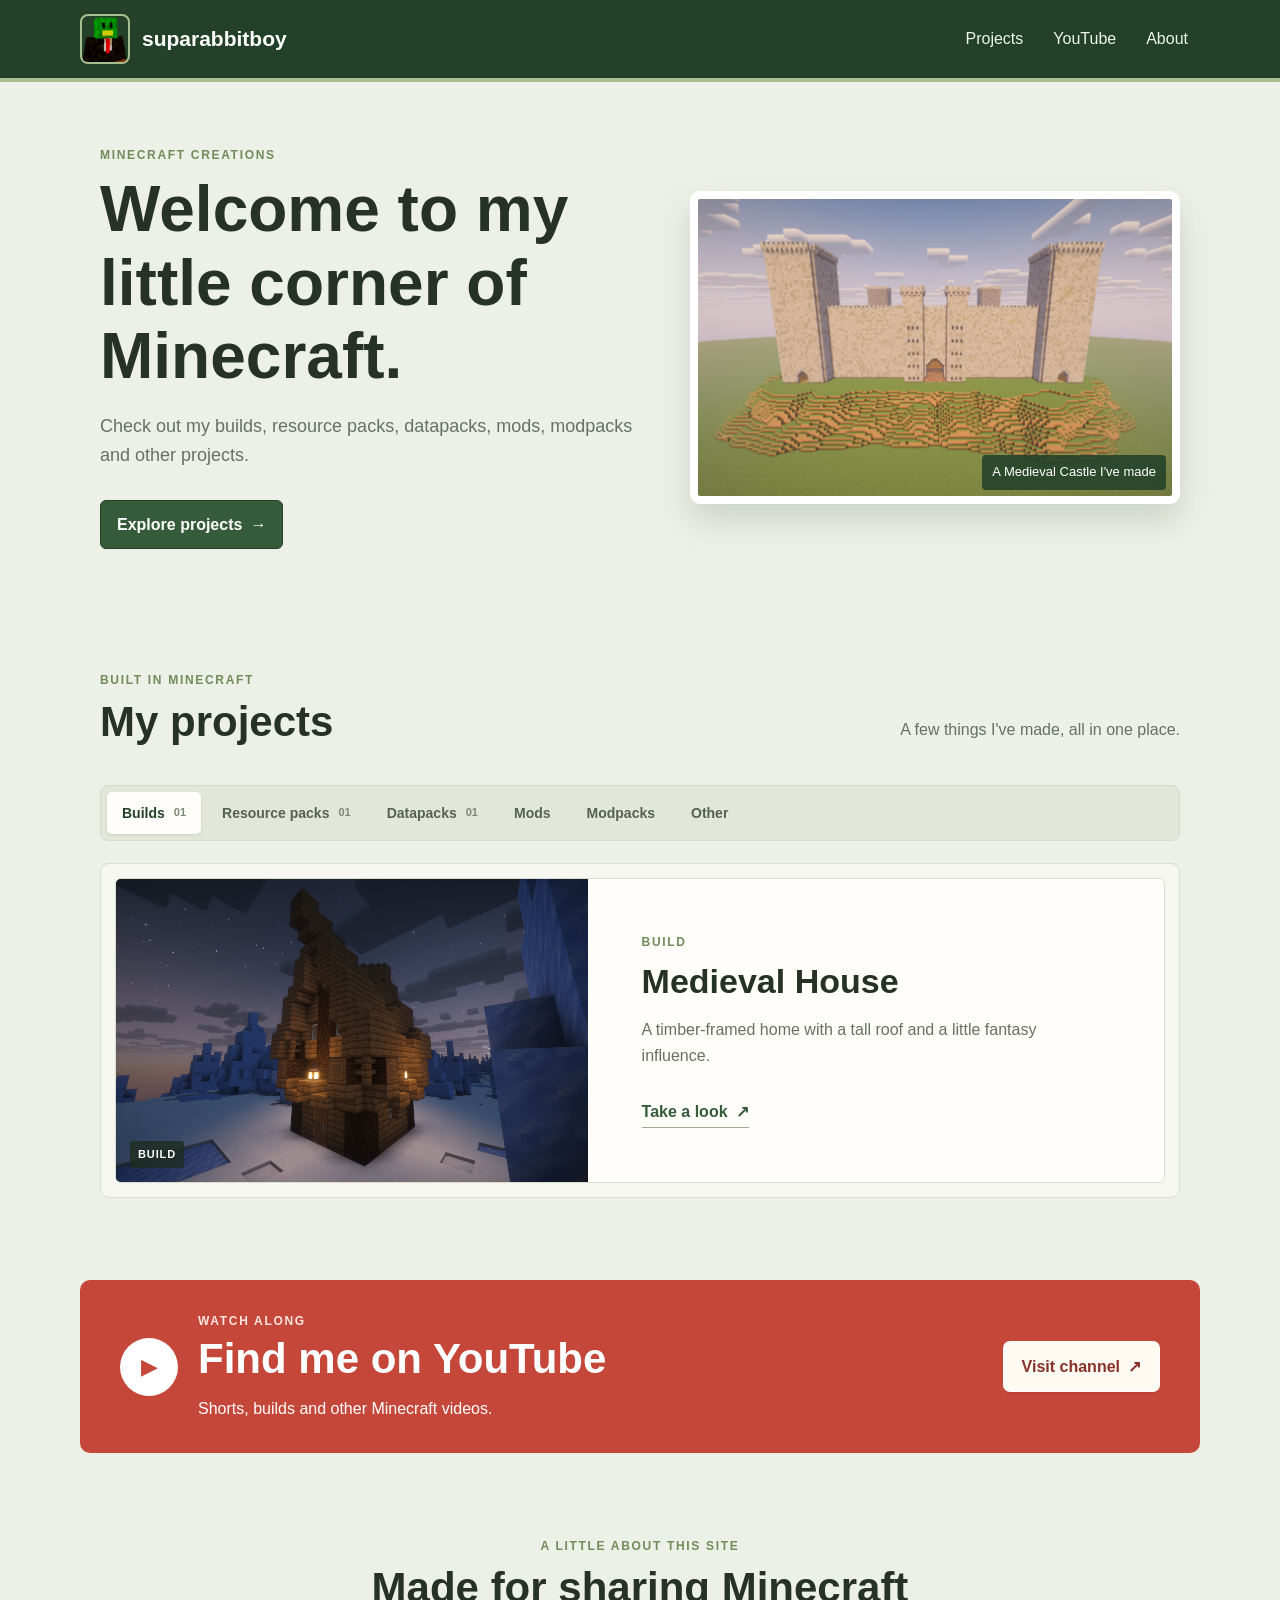
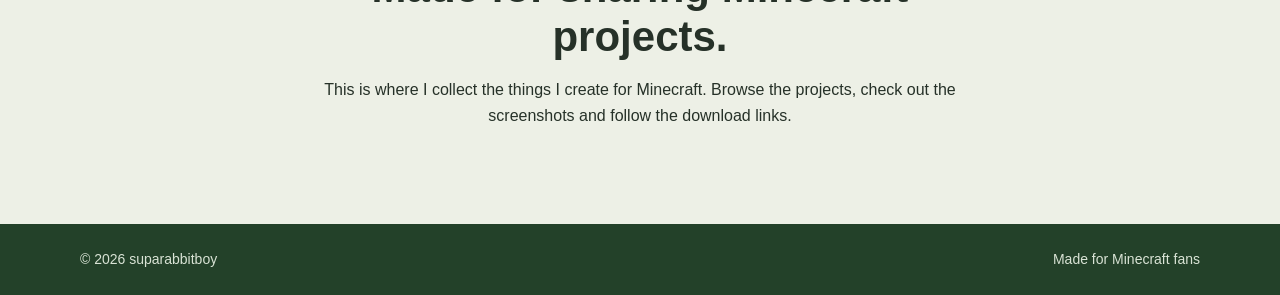
==== commit 41b1e67f: "Add Blue Emeralds datapack Add the Blue Emeralds datapack page and project card, along with resource" ====
--- a/index.html
+++ b/index.html
@@ -46,7 +46,7 @@
       <div class="project-tabs" role="tablist" aria-label="Project categories">
         <button class="project-tab" id="tab-builds" type="button" role="tab" aria-selected="true" aria-controls="panel-builds">Builds <span>01</span></button>
         <button class="project-tab" id="tab-packs" type="button" role="tab" aria-selected="false" aria-controls="panel-packs" tabindex="-1">Resource packs <span>01</span></button>
-        <button class="project-tab" id="tab-datapacks" type="button" role="tab" aria-selected="false" aria-controls="panel-datapacks" tabindex="-1">Datapacks</button>
+        <button class="project-tab" id="tab-datapacks" type="button" role="tab" aria-selected="false" aria-controls="panel-datapacks" tabindex="-1">Datapacks <span>01</span></button>
         <button class="project-tab" id="tab-mods" type="button" role="tab" aria-selected="false" aria-controls="panel-mods" tabindex="-1">Mods</button>
         <button class="project-tab" id="tab-modpacks" type="button" role="tab" aria-selected="false" aria-controls="panel-modpacks" tabindex="-1">Modpacks</button>
         <button class="project-tab" id="tab-other" type="button" role="tab" aria-selected="false" aria-controls="panel-other" tabindex="-1">Other</button>
@@ -57,7 +57,7 @@
           <article class="project-card">
             <a class="project-art project-art-build" href="builds/medieval-house.html" aria-label="View Medieval House build">
               <img src="images/medieval-house.png" alt="Medieval Minecraft house">
-              <span>BUILD · 1.21</span>
+              <span>BUILD</span>
             </a>
             <div class="project-card-copy">
               <p class="eyebrow">BUILD</p>
@@ -71,8 +71,8 @@
         <div class="project-panel" id="panel-packs" role="tabpanel" aria-labelledby="tab-packs" tabindex="0" hidden>
           <article class="project-card">
             <a class="project-art project-art-emerald" href="resource-packs/blue-emeralds.html" aria-label="View Blue Emeralds resource pack">
-              <span class="emerald-mark" aria-hidden="true">◆</span>
-              <span>RESOURCE PACK</span>
+              <img src="images/blue-emeralds/BE-main.png" alt="Blue Emeralds resource pack">
+              <span>RESOURCE PACK · 1.20.x–1.21.1</span>
             </a>
             <div class="project-card-copy">
               <p class="eyebrow">RESOURCE PACK</p>
@@ -83,9 +83,19 @@
           </article>
         </div>
 
-        <div class="project-panel empty-panel" id="panel-datapacks" role="tabpanel" aria-labelledby="tab-datapacks" tabindex="0" hidden>
-          <h3>Datapacks</h3>
-          <p>No datapacks here just yet. I'm still working on things to share.</p>
+        <div class="project-panel" id="panel-datapacks" role="tabpanel" aria-labelledby="tab-datapacks" tabindex="0" hidden>
+          <article class="project-card">
+            <a class="project-art project-art-emerald" href="datapacks/blue-emeralds.html" aria-label="View Blue Emeralds datapack">
+              <img src="images/blue-emeralds/BE-main.png" alt="Blue Emeralds datapack">
+              <span>DATAPACK</span>
+            </a>
+            <div class="project-card-copy">
+              <p class="eyebrow">DATAPACK</p>
+              <h3><a href="datapacks/blue-emeralds.html">Blue Emeralds</a></h3>
+              <p>Adds recipes for Blue Emeralds, Pink Emeralds, Money and the Master Sword.</p>
+              <a class="project-card-link" href="datapacks/blue-emeralds.html">See the recipes <span aria-hidden="true">↗</span></a>
+            </div>
+          </article>
         </div>
         <div class="project-panel empty-panel" id="panel-mods" role="tabpanel" aria-labelledby="tab-mods" tabindex="0" hidden>
           <h3>Mods</h3>
--- a/style.css
+++ b/style.css
@@ -78,6 +78,19 @@
   gap: 48px;
   align-items: center;
   padding-block: 64px;
+}
+
+.project-art-emerald img {
+  width: 100%;
+  height: 100%;
+  object-fit: cover;
+  position: absolute;
+  inset: 0;
+}
+
+.project-art-emerald {
+  position: relative;
+  overflow: hidden;
 }
 
 .eyebrow {
@@ -375,6 +388,7 @@
   gap: 12px;
 }
 .gallery img { width: 100%; aspect-ratio: 4/3; object-fit: cover; border-radius: 6px; }
+.recipe-gallery img { aspect-ratio: auto; object-fit: contain; background: #edf2e8; }
 .version { padding: 16px 0; border-bottom: 1px solid var(--line); }
 .version:last-child { border-bottom: 0; }
 .version p { margin: 4px 0; color: var(--muted); }
